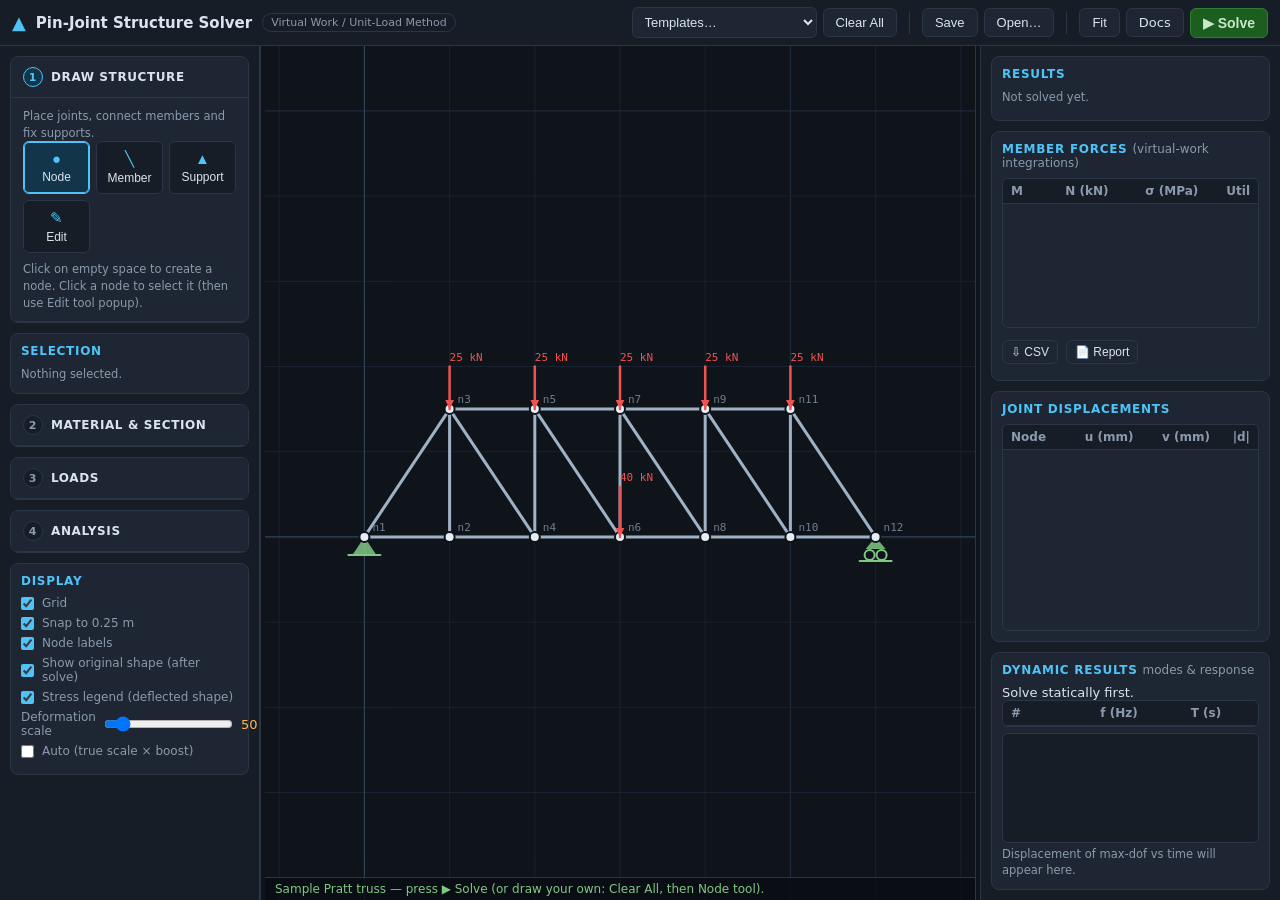
==== index.html @ b287c321 "StrutForge: interactive pin-jointed truss solver & design tool - Virtual-work (unit-load) solver wit" ====
<!DOCTYPE html>
<html lang="en">
<head>
<meta charset="UTF-8">
<meta name="viewport" content="width=device-width, initial-scale=1.0">
<title>Pin Joint Structure Solver</title>
<link rel="stylesheet" href="css/style.css">
</head>
<body>

<div id="app">
  <!-- ============ TOP BAR ============ -->
  <header id="topbar">
    <div class="brand">
      <span class="logo">&#9650;</span>
      <span>Pin-Joint Structure Solver</span>
      <span class="tag">Virtual Work / Unit-Load Method</span>
    </div>
    <div class="top-actions">
      <select id="sel-template" class="tbtn" title="Start from a template" style="padding:6px 8px">
        <option value="">Templates…</option>
        <option value="pratt">Pratt roof truss (6 panels)</option>
        <option value="warren">Warren truss (zig-zag)</option>
        <option value="howe">Howe truss</option>
        <option value="ktruss">K-truss (8 panels)</option>
        <option value="bracket">Cantilever bracket</option>
        <option value="tower">Tapered mast / jib</option>
      </select>
      <button id="btn-clear"   class="tbtn danger" title="Delete everything">Clear All</button>
      <span class="sep"></span>
      <button id="btn-save"    class="tbtn" title="Download structure as JSON">Save</button>
      <button id="btn-open"    class="tbtn" title="Open a saved structure">Open…</button>
      <input type="file" id="file-open" accept=".json,application/json" style="display:none">
      <span class="sep"></span>
      <button id="btn-zoomfit" class="tbtn" title="Fit structure to view">Fit</button>
      <a href="docs.html" class="tbtn" style="text-decoration:none" title="Methodology &amp; mathematical formulation">Docs</a>
      <button id="btn-solve"   class="tbtn solve" title="Solve the structure">&#9654; Solve</button>
    </div>
  </header>

  <div id="main">
    <!-- ============ SIDE PANEL ============ -->
    <aside id="panel">

      <section class="panel-block step open" data-step="1">
        <h3 class="acc-head"><span class="stepnum">1</span> Draw structure <span class="step-status"></span></h3>
        <div class="acc-body">
          <p class="hint">Place joints, connect members and fix supports.</p>
          <div class="toolgrid">
            <button id="tool-node"     class="tool active" data-tool="node"><span class="ticon">&#9679;</span>Node</button>
            <button id="tool-member"   class="tool" data-tool="member"><span class="ticon">&#9586;</span>Member</button>
            <button id="tool-support"  class="tool" data-tool="support"><span class="ticon">&#9650;</span>Support</button>
            <button id="tool-select"   class="tool" data-tool="select"><span class="ticon">&#9998;</span>Edit</button>
          </div>
          <p class="hint" id="tool-hint">Click on empty space to create a node. Click a node to select it (then use Edit tool popup).</p>
        </div>
      </section>

      <section class="panel-block" id="selection-block">
        <h3>Selection</h3>
        <div id="selection-info"><p class="hint">Nothing selected.</p></div>
        <div id="selection-edit" style="display:none">
          <div class="fieldrow"><label>X (m)</label><input id="sel-x" type="number" step="0.1"></div>
          <div class="fieldrow"><label>Y (m)</label><input id="sel-y" type="number" step="0.1"></div>
          <div class="fieldrow"><label>Load Px (kN)</label><input id="sel-px" type="number" step="1"></div>
          <div class="fieldrow"><label>Load Py (kN)</label><input id="sel-py" type="number" step="1"></div>
          <div class="fieldrow" title="Extra lumped mass for dynamic analysis"><label>Mass (kg)</label><input id="sel-mass" type="number" step="10" min="0"></div>
          <div class="fieldrow"><label>Support</label>
            <select id="sel-support">
              <option value="none">None</option>
              <option value="pin">Pin (x,y)</option>
              <option value="rollerx">Roller &#8992;&#8993; (y fixed)</option>
              <option value="rollery">Roller | (x fixed)</option>
            </select>
          </div>
          <button id="btn-del-node" class="tbtn danger small">Delete Node</button>
        </div>
        <div id="member-edit" style="display:none">
          <div class="fieldrow"><label>E (kN/cm²)</label><input id="sel-mE" type="number" step="100"></div>
          <div class="fieldrow"><label>A (cm²)</label><input id="sel-mA" type="number" step="1"></div>
          <div class="fieldrow"><label>Section</label><select id="sel-mSection"></select></div>
          <div class="fieldrow"><label>I (cm⁴)</label><input id="sel-mI" type="number" step="1" min="0" title="For buckling check; 0 = solid-square equivalent"></div>
          <div class="fieldrow"><label>ΔT (°C)</label><input id="sel-mdT" type="number" step="5"></div>
          <button id="btn-del-member" class="tbtn danger small">Delete Member</button>
        </div>
      </section>

      <section class="panel-block step" data-step="2">
        <h3 class="acc-head"><span class="stepnum">2</span> Material &amp; section <span class="step-status"></span></h3>
        <div class="acc-body">
          <div class="fieldrow"><label>Material preset</label>
            <select id="sel-material">
              <option value="custom">Custom…</option>
              <option value="steel">Steel S235 (E=21000)</option>
              <option value="steel355">Steel S355 (E=21000)</option>
              <option value="alu">Aluminium 6061 (E=6900)</option>
              <option value="timber">Timber GL24 (E=1150)</option>
            </select>
          </div>
          <div class="fieldrow"><label>New Member E (kN/cm²)</label><input id="inp-E" type="number" value="21000" step="100"></div>
          <div class="fieldrow"><label>New Member A (cm²)</label><input id="inp-A" type="number" value="20" step="1"></div>
          <div class="fieldrow"><label>Section (new members)</label>
            <select id="sel-section"></select>
          </div>
          <div class="fieldrow"><label>σ allow (MPa)</label><input id="inp-sallow" type="number" value="157" step="1"></div>
          <div class="chkrow"><input type="checkbox" id="chk-buckle" checked><label for="chk-buckle">Buckling check (Euler, pin-ended)</label></div>
          <div class="fieldrow"><label>Color members by</label>
            <select id="sel-colormode">
              <option value="force">Axial force / stress</option>
              <option value="util">Utilisation vs limit</option>
              <option value="none">Mono</option>
            </select>
          </div>
          <p class="hint">Utilisation = σ/σ_limit, σ_limit = min(σ_allow, buckling). Red &gt; 1 (fails).</p>
        </div>
      </section>

      <section class="panel-block step" data-step="3">
        <h3 class="acc-head"><span class="stepnum">3</span> Loads <span class="step-status"></span></h3>
        <div class="acc-body">
          <div class="toolgrid">
            <button id="tool-load" class="tool" data-tool="load"><span class="ticon">&#8595;</span>Point load</button>
          </div>
          <div class="chkrow"><input type="checkbox" id="chk-sw"><label for="chk-sw">Self weight</label></div>
          <div class="fieldrow"><label>Density ρ (kg/m³)</label><input id="inp-rho" type="number" value="7850" step="50"></div>
          <div class="chkrow"><input type="checkbox" id="chk-th"><label for="chk-th">Thermal (ΔT)</label></div>
          <div class="fieldrow"><label>α coefficient (µε/°C)</label><input id="inp-alpha" type="number" value="12" step="0.5"></div>
          <div class="fieldrow"><label>ΔT all (°C)</label><input id="inp-dTall" type="number" value="0" step="5"></div>
          <button id="btn-dTall" class="tbtn small">Apply ΔT to all members</button>
        </div>
      </section>

      <section class="panel-block step" data-step="4">
        <h3 class="acc-head"><span class="stepnum">4</span> Analysis <span class="step-status"></span></h3>
        <div class="acc-body">
          <div class="fieldrow"><label>Analysis type</label>
            <select id="sel-analysis">
              <option value="static">Static</option>
              <option value="modal">Dynamic — modal</option>
              <option value="time">Dynamic — time history</option>
            </select>
          </div>
          <div id="ana-static">
            <p class="hint">Solves K·u = P (virtual-work method).</p>
            <button id="btn-solve-left" class="tbtn solve small">&#9654; Run static analysis</button>
          </div>
          <div id="ana-modal" style="display:none">
            <p class="hint">Computes natural frequencies &amp; mode shapes (lumped mass).</p>
            <div class="fieldrow">
              <button id="btn-modes" class="tbtn solve small">&#9654; Run modal analysis</button>
              <button id="btn-anim-mode" class="tbtn small" disabled>&#9654; Animate</button>
            </div>
          </div>
          <div id="ana-time" style="display:none">
            <div class="fieldrow"><label>Load λ(t)</label>
              <select id="sel-history">
                <option value="step">Step (sudden)</option>
                <option value="pulse">Pulse (rectangular)</option>
                <option value="harmonic">Harmonic sin(2πf·t)</option>
                <option value="ramp">Ramp (linear)</option>
              </select>
            </div>
            <div class="fieldrow"><label>f / tp (Hz / s)</label><input id="inp-freq" type="number" value="5" step="0.5" min="0"></div>
            <div class="fieldrow"><label>Damping ζ (%)</label><input id="inp-zeta" type="number" value="2" step="0.5" min="0" max="99"></div>
            <div class="fieldrow"><label>T end (s)</label><input id="inp-tend" type="number" value="2" step="0.5" min="0.1"></div>
            <div class="fieldrow">
              <button id="btn-run-dyn" class="tbtn solve small" disabled>&#9654; Run time analysis</button>
              <button id="btn-play" class="tbtn small" disabled>&#9654; Play</button>
            </div>
          </div>
        </div>
      </section>

      <section class="panel-block">
        <h3>Display</h3>
        <div class="chkrow"><input type="checkbox" id="chk-grid" checked><label for="chk-grid">Grid</label></div>
        <div class="chkrow"><input type="checkbox" id="chk-snap" checked><label for="chk-snap">Snap to 0.25 m</label></div>
        <div class="chkrow"><input type="checkbox" id="chk-labels" checked><label for="chk-labels">Node labels</label></div>
        <div class="chkrow"><input type="checkbox" id="chk-orig" checked><label for="chk-orig">Show original shape (after solve)</label></div>
        <div class="chkrow"><input type="checkbox" id="chk-legend" checked><label for="chk-legend">Stress legend (deflected shape)</label></div>
        <div class="fieldrow"><label>Deformation scale</label>
          <input type="range" id="range-defscale" min="1" max="500" value="50">
          <span id="defscale-val">50×</span>
        </div>
        <div class="chkrow"><input type="checkbox" id="chk-auto"><label for="chk-auto">Auto (true scale × boost)</label></div>
      </section>

    </aside>
    <div class="col-resizer" id="rsz-left" title="Drag to resize"></div>

    <!-- ============ CANVAS AREA ============ -->
    <div id="canvas-wrap">
      <canvas id="canvas"></canvas>
      <div id="empty-hint">
        <b>Getting started</b>
        <ol>
          <li>Pick a <b>template</b> (top bar), or draw:
            <span class="kbd-hint">Node</span> tool → click to place joints;
            <span class="kbd-hint">Member</span> → click joint-to-joint.</li>
          <li>Click a joint with <span class="kbd-hint">Support</span> to pin it (cycle pin/rollers).</li>
          <li><span class="kbd-hint">Load</span>: click a joint, enter Px/Py in the panel.</li>
          <li>Press <b>▶ Solve</b> (or <span class="kbd-hint">S</span>).
            Colors show stress; green = deflected shape.</li>
          <li>Shortcuts: <span class="kbd-hint">1–5</span> tools, <span class="kbd-hint">Ctrl+Z</span> undo,
            <span class="kbd-hint">Ctrl+S</span> save, <span class="kbd-hint">F</span> fit.</li>
        </ol>
      </div>
      <div id="canvas-status">
        <span id="status-text">Ready — start drawing nodes.</span>
        <span id="coord-text"></span>
      </div>
    </div>
    <div class="col-resizer" id="rsz-right" title="Drag to resize"></div>

    <!-- ============ RESULTS PANEL ============ -->
    <aside id="results">
      <section class="panel-block">
        <h3>Results</h3>
        <div id="results-summary"><p class="hint">Not solved yet.</p></div>
      </section>
      <section class="panel-block grow">
        <h3>Member Forces <span class="sub">(virtual-work integrations)</span></h3>
        <div class="tablewrap">
          <table id="tbl-members">
            <thead><tr><th>M</th><th>N (kN)</th><th>σ (MPa)</th><th>Util</th></tr></thead>
            <tbody></tbody>
          </table>
        </div>
        <div class="fieldrow" style="margin-top:6px">
          <button id="btn-export" class="tbtn small" title="Export member results">&#8681; CSV</button>
      <button id="btn-report" class="tbtn small" title="Printable design report">&#128196; Report</button>
      <span id="design-status" class="hint"></span>
        </div>
      </section>
      <section class="panel-block grow">
        <h3>Joint Displacements</h3>
        <div class="tablewrap">
          <table id="tbl-disp">
            <thead><tr><th>Node</th><th>u (mm)</th><th>v (mm)</th><th>|d|</th></tr></thead>
            <tbody></tbody>
          </table>
        </div>
      </section>

      <section class="panel-block" id="dyn-block">
        <h3>Dynamic results <span class="sub">modes &amp; response</span></h3>
        <div id="dyn-summary"><p class="hint">Choose Analysis → Dynamic in the left panel.</p></div>
        <div class="tablewrap" style="max-height:150px">
          <table id="tbl-modes">
            <thead><tr><th>#</th><th>f (Hz)</th><th>T (s)</th><th></th></tr></thead>
            <tbody></tbody>
          </table>
        </div>
        <canvas id="canvas-dyn" width="260" height="110" style="width:100%;background:var(--bg2);border:1px solid var(--line);border-radius:6px;margin-top:6px"></canvas>
        <p class="hint" id="dyn-plot-cap">Displacement of max-dof vs time will appear here.</p>
      </section>
    </aside>
  </div>
</div>

<script src="js/structure.js"></script>
<script src="js/solver.js"></script>
<script src="js/dynamics.js"></script>
<script src="js/report.js"></script>
<script src="js/renderer.js"></script>
<script src="js/app.js"></script>
</body>
</html>
---- css/style.css ----
:root{
  --bg:#0f141b;
  --bg2:#161d27;
  --bg3:#1d2632;
  --line:#2a3646;
  --txt:#dbe4ee;
  --txt-dim:#8b9aad;
  --accent:#4fc3f7;
  --accent2:#ffb74d;
  --ok:#81c784;
  --danger:#e57373;
  --tension:#4fc3f7;
  --compression:#ffb74d;
}
*{box-sizing:border-box;margin:0;padding:0}
html,body{height:100%;}
body{
  font-family:"Segoe UI",system-ui,Arial,sans-serif;
  background:var(--bg);
  color:var(--txt);
  overflow:hidden;
  font-size:13px;
}
#app{display:flex;flex-direction:column;height:100vh;}

/* ---------- Top bar ---------- */
#topbar{
  display:flex;align-items:center;justify-content:space-between;
  background:var(--bg2);border-bottom:1px solid var(--line);
  padding:6px 12px;flex:0 0 46px;
}
.brand{display:flex;align-items:center;gap:10px;font-weight:600;font-size:15px;}
.brand .logo{color:var(--accent);font-size:18px;}
.brand .tag{font-size:11px;color:var(--txt-dim);font-weight:400;border:1px solid var(--line);border-radius:10px;padding:2px 8px;}
.top-actions{display:flex;align-items:center;gap:6px;}
.sep{width:1px;height:22px;background:var(--line);margin:0 6px;}

.tbtn{
  background:var(--bg3);color:var(--txt);border:1px solid var(--line);
  border-radius:6px;padding:6px 12px;cursor:pointer;font-size:13px;
  transition:background .12s,border-color .12s;
}
.tbtn:hover{background:#26303e;border-color:var(--accent);}
.tbtn.danger:hover{border-color:var(--danger);color:var(--danger);}
.tbtn.solve{background:#1b5e20;border-color:#2e7d32;font-weight:700;font-size:14px;color:#c8e6c9;}
.tbtn.solve:hover{background:#237a28;border-color:var(--ok);color:#fff;}
.tbtn.solve:disabled{background:#1a2b1e;border-color:#2c4630;color:#56735c;cursor:not-allowed;}
.tbtn.solve:disabled:hover{background:#1a2b1e;border-color:#2c4630;color:#56735c;}
.tbtn.small{padding:4px 8px;font-size:12px;margin-top:6px;}

/* ---------- Layout ---------- */
#main{display:flex;flex:1;min-height:0;}
#panel,#results{
  width:260px;flex:0 0 260px;background:var(--bg2);
  overflow-y:auto;padding:10px;
  display:flex;flex-direction:column;gap:10px;
}
#panel{border-right:1px solid var(--line);}
#results{border-left:1px solid var(--line);width:300px;flex-basis:300px;}
.col-resizer{
  flex:0 0 5px;cursor:col-resize;background:transparent;
  border-left:1px solid var(--line);transition:background .15s;
}
.col-resizer:hover,.col-resizer.drag{background:var(--accent);}
body.col-resizing{user-select:none;cursor:col-resize;}
body.col-resizing #canvas{pointer-events:none;}
#canvas-wrap{flex:1;position:relative;min-width:0;background:var(--bg);}
#canvas{position:absolute;inset:0;width:100%;height:100%;cursor:crosshair;}
#empty-hint{
  position:absolute;inset:0;display:none;pointer-events:none;
  align-items:center;justify-content:center;
}
#empty-hint.visible{display:flex;}
#empty-hint>div{
  max-width:440px;background:rgba(22,29,39,.92);border:1px solid var(--line);
  border-radius:10px;padding:20px 26px;font-size:13.5px;line-height:1.7;
  box-shadow:0 8px 30px rgba(0,0,0,.5);
}
#empty-hint b{color:var(--accent);}
#empty-hint ol{margin:8px 0 0 20px;}
#empty-hint li{margin:5px 0;}
.kbd-hint{background:var(--bg3);border:1px solid var(--line);border-radius:4px;padding:0 5px;font-size:12px;}
#canvas-status{
  position:absolute;left:0;right:0;bottom:0;
  display:flex;justify-content:space-between;gap:10px;
  background:rgba(10,14,19,.85);border-top:1px solid var(--line);
  padding:4px 10px;font-size:12px;color:var(--txt-dim);
  pointer-events:none;
}
#status-text.err{color:var(--danger);}
#status-text.ok{color:var(--ok);}
#dyn-summary .err2{color:var(--danger);}
#dyn-summary .ok2{color:var(--ok);}

/* ---------- Panel blocks ---------- */
.panel-block{background:var(--bg3);border:1px solid var(--line);border-radius:8px;padding:10px;}
.panel-block.grow{flex:1;min-height:120px;display:flex;flex-direction:column;}
.panel-block h3{font-size:12px;text-transform:uppercase;letter-spacing:.06em;color:var(--accent);margin-bottom:8px;}
.panel-block h3 .sub{color:var(--txt-dim);text-transform:none;letter-spacing:0;font-weight:400;}

/* ---------- guided step (accordion) ---------- */
.panel-block.step{padding:0;overflow:hidden;}
.panel-block.step .acc-head{
  display:flex;align-items:center;gap:8px;margin:0;padding:10px 12px;
  cursor:pointer;user-select:none;font-size:12px;letter-spacing:.05em;
  color:var(--txt);background:var(--bg3);border-bottom:1px solid var(--line);
}
.panel-block.step .acc-head:hover{background:#22303f;}
.stepnum{
  flex:0 0 auto;width:20px;height:20px;border-radius:50%;
  background:var(--bg2);border:1px solid var(--line);
  display:inline-flex;align-items:center;justify-content:center;
  font-size:11px;color:var(--txt-dim);
}
.panel-block.step.open .stepnum{background:#12354a;border-color:var(--accent);color:var(--accent);font-weight:700;}
.step-status{margin-left:auto;color:var(--ok);font-weight:700;font-size:12px;display:none;}
.panel-block.step.done .step-status{display:inline;}
.panel-block.step .acc-body{display:none;padding:10px 12px;border-bottom:1px solid var(--line);}
.panel-block.step.open .acc-body{display:block;}
.hint{font-size:11.5px;color:var(--txt-dim);line-height:1.45;}

.toolgrid{display:grid;grid-template-columns:repeat(3,1fr);gap:6px;margin-bottom:8px;}
.tool{
  background:var(--bg2);border:1px solid var(--line);border-radius:6px;
  color:var(--txt);padding:8px 4px;cursor:pointer;font-size:12px;
  display:flex;flex-direction:column;align-items:center;gap:3px;
}
.tool .ticon{font-size:15px;color:var(--accent);}
.tool:hover{border-color:var(--accent);}
.tool.active{background:#12354a;border-color:var(--accent);box-shadow:0 0 0 1px var(--accent) inset;}

.fieldrow{display:flex;align-items:center;gap:8px;margin-bottom:6px;}
.fieldrow label{flex:1;color:var(--txt-dim);font-size:12px;}
.fieldrow input[type=number],.fieldrow select{
  width:100px;background:var(--bg2);border:1px solid var(--line);color:var(--txt);
  border-radius:5px;padding:4px 6px;font-size:12px;
}
.fieldrow input[type=range]{flex:1;}
.fieldrow span{width:44px;text-align:right;color:var(--accent2);}
.chkrow{display:flex;align-items:center;gap:8px;margin-bottom:6px;font-size:12px;color:var(--txt-dim);}
.chkrow input{accent-color:var(--accent);}

/* ---------- Results ---------- */
.tablewrap{overflow-y:auto;flex:1;border:1px solid var(--line);border-radius:6px;}
table{width:100%;border-collapse:collapse;font-size:12px;}
th,td{padding:5px 8px;text-align:right;border-bottom:1px solid var(--line);white-space:nowrap;}
th:first-child,td:first-child{text-align:left;}
thead th{position:sticky;top:0;background:var(--bg2);color:var(--txt-dim);font-weight:600;}
td.T{color:var(--tension);}
td.C{color:var(--compression);}
td.Z{color:var(--txt-dim);}
td.Uok{color:var(--ok);}
td.Uwarn{color:var(--compression);}
td.Ufail{color:var(--danger);font-weight:700;}
tr:hover td{background:#202b39;}

#results-summary .big{font-size:16px;font-weight:700;}
#results-summary .ok{color:var(--ok);}
#results-summary .err{color:var(--danger);}
#results-summary p{margin-bottom:5px;line-height:1.4;}
#results-summary .mono{font-family:Consolas,monospace;font-size:12px;}

::-webkit-scrollbar{width:9px;height:9px;}
::-webkit-scrollbar-thumb{background:#2c3a4b;border-radius:6px;}
::-webkit-scrollbar-track{background:transparent;}
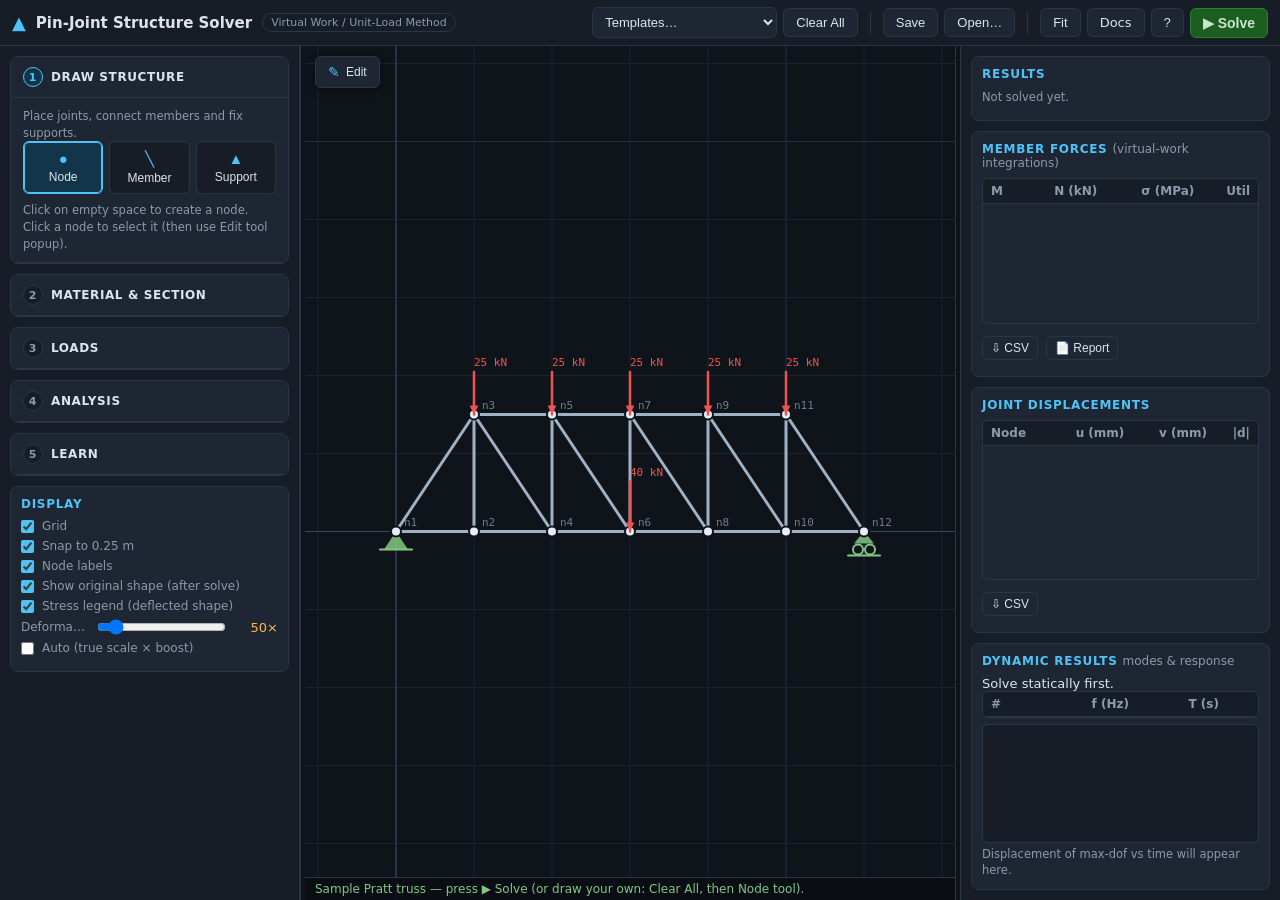
==== commit 47fccfc8: "Add educational tools, influence lines, and UX polish - New Learn tools (Step 5): method of joints (" ====
--- a/index.html
+++ b/index.html
@@ -34,6 +34,7 @@
       <span class="sep"></span>
       <button id="btn-zoomfit" class="tbtn" title="Fit structure to view">Fit</button>
       <a href="docs.html" class="tbtn" style="text-decoration:none" title="Methodology &amp; mathematical formulation">Docs</a>
+      <button id="btn-help"    class="tbtn" title="Help &amp; shortcuts">?</button>
       <button id="btn-solve"   class="tbtn solve" title="Solve the structure">&#9654; Solve</button>
     </div>
   </header>
@@ -50,38 +51,8 @@
             <button id="tool-node"     class="tool active" data-tool="node"><span class="ticon">&#9679;</span>Node</button>
             <button id="tool-member"   class="tool" data-tool="member"><span class="ticon">&#9586;</span>Member</button>
             <button id="tool-support"  class="tool" data-tool="support"><span class="ticon">&#9650;</span>Support</button>
-            <button id="tool-select"   class="tool" data-tool="select"><span class="ticon">&#9998;</span>Edit</button>
           </div>
           <p class="hint" id="tool-hint">Click on empty space to create a node. Click a node to select it (then use Edit tool popup).</p>
-        </div>
-      </section>
-
-      <section class="panel-block" id="selection-block">
-        <h3>Selection</h3>
-        <div id="selection-info"><p class="hint">Nothing selected.</p></div>
-        <div id="selection-edit" style="display:none">
-          <div class="fieldrow"><label>X (m)</label><input id="sel-x" type="number" step="0.1"></div>
-          <div class="fieldrow"><label>Y (m)</label><input id="sel-y" type="number" step="0.1"></div>
-          <div class="fieldrow"><label>Load Px (kN)</label><input id="sel-px" type="number" step="1"></div>
-          <div class="fieldrow"><label>Load Py (kN)</label><input id="sel-py" type="number" step="1"></div>
-          <div class="fieldrow" title="Extra lumped mass for dynamic analysis"><label>Mass (kg)</label><input id="sel-mass" type="number" step="10" min="0"></div>
-          <div class="fieldrow"><label>Support</label>
-            <select id="sel-support">
-              <option value="none">None</option>
-              <option value="pin">Pin (x,y)</option>
-              <option value="rollerx">Roller &#8992;&#8993; (y fixed)</option>
-              <option value="rollery">Roller | (x fixed)</option>
-            </select>
-          </div>
-          <button id="btn-del-node" class="tbtn danger small">Delete Node</button>
-        </div>
-        <div id="member-edit" style="display:none">
-          <div class="fieldrow"><label>E (kN/cm²)</label><input id="sel-mE" type="number" step="100"></div>
-          <div class="fieldrow"><label>A (cm²)</label><input id="sel-mA" type="number" step="1"></div>
-          <div class="fieldrow"><label>Section</label><select id="sel-mSection"></select></div>
-          <div class="fieldrow"><label>I (cm⁴)</label><input id="sel-mI" type="number" step="1" min="0" title="For buckling check; 0 = solid-square equivalent"></div>
-          <div class="fieldrow"><label>ΔT (°C)</label><input id="sel-mdT" type="number" step="5"></div>
-          <button id="btn-del-member" class="tbtn danger small">Delete Member</button>
         </div>
       </section>
 
@@ -99,10 +70,12 @@
           </div>
           <div class="fieldrow"><label>New Member E (kN/cm²)</label><input id="inp-E" type="number" value="21000" step="100"></div>
           <div class="fieldrow"><label>New Member A (cm²)</label><input id="inp-A" type="number" value="20" step="1"></div>
+          <div class="fieldrow"><label>Density ρ (kg/m³)</label><input id="inp-rho" type="number" value="7850" step="50" title="Material density — used for self weight and dynamic mass"></div>
           <div class="fieldrow"><label>Section (new members)</label>
             <select id="sel-section"></select>
           </div>
-          <div class="fieldrow"><label>σ allow (MPa)</label><input id="inp-sallow" type="number" value="157" step="1"></div>
+          <div class="fieldrow"><label>σ allow max (MPa)</label><input id="inp-sallow-max" type="number" value="157" step="1" title="Maximum allowable tensile stress"></div>
+          <div class="fieldrow"><label>σ allow min (MPa)</label><input id="inp-sallow-min" type="number" value="157" step="1" title="Maximum allowable compressive stress (magnitude)"></div>
           <div class="chkrow"><input type="checkbox" id="chk-buckle" checked><label for="chk-buckle">Buckling check (Euler, pin-ended)</label></div>
           <div class="fieldrow"><label>Color members by</label>
             <select id="sel-colormode">
@@ -111,7 +84,7 @@
               <option value="none">Mono</option>
             </select>
           </div>
-          <p class="hint">Utilisation = σ/σ_limit, σ_limit = min(σ_allow, buckling). Red &gt; 1 (fails).</p>
+          <p class="hint">Utilisation = σ/σ_limit. Tension limited by σ_allow max; compression by min(σ_allow min, buckling). Red &gt; 1 (fails).</p>
         </div>
       </section>
 
@@ -122,7 +95,6 @@
             <button id="tool-load" class="tool" data-tool="load"><span class="ticon">&#8595;</span>Point load</button>
           </div>
           <div class="chkrow"><input type="checkbox" id="chk-sw"><label for="chk-sw">Self weight</label></div>
-          <div class="fieldrow"><label>Density ρ (kg/m³)</label><input id="inp-rho" type="number" value="7850" step="50"></div>
           <div class="chkrow"><input type="checkbox" id="chk-th"><label for="chk-th">Thermal (ΔT)</label></div>
           <div class="fieldrow"><label>α coefficient (µε/°C)</label><input id="inp-alpha" type="number" value="12" step="0.5"></div>
           <div class="fieldrow"><label>ΔT all (°C)</label><input id="inp-dTall" type="number" value="0" step="5"></div>
@@ -171,6 +143,24 @@
         </div>
       </section>
 
+      <section class="panel-block step" data-step="5">
+        <h3 class="acc-head"><span class="stepnum">5</span> Learn <span class="step-status"></span></h3>
+        <div class="acc-body">
+          <p class="hint">Teaching tools that explain <em>how</em> the forces are found.</p>
+          <div class="chkrow"><input type="checkbox" id="chk-zero"><label for="chk-zero">Highlight zero-force members</label></div>
+          <div class="fieldrow">
+            <button id="btn-worked" class="tbtn small">&#128214; Method of joints (worked)</button>
+          </div>
+          <div class="fieldrow">
+            <button id="btn-sections" class="tbtn small">&#9998; Method of sections</button>
+          </div>
+          <div class="fieldrow">
+            <button id="btn-influence" class="tbtn small">&#8596; Influence lines</button>
+          </div>
+          <div id="learn-output" class="learn-output"><p class="hint">Solve the structure first, then pick a tool above.</p></div>
+        </div>
+      </section>
+
       <section class="panel-block">
         <h3>Display</h3>
         <div class="chkrow"><input type="checkbox" id="chk-grid" checked><label for="chk-grid">Grid</label></div>
@@ -191,6 +181,42 @@
     <!-- ============ CANVAS AREA ============ -->
     <div id="canvas-wrap">
       <canvas id="canvas"></canvas>
+
+      <!-- floating Edit tool + selection box (over the drawing area) -->
+      <div id="canvas-tools">
+        <button id="tool-select" class="tool" data-tool="select"><span class="ticon">&#9998;</span>Edit</button>
+      </div>
+      <div id="selection-box" style="display:none">
+        <div class="sel-head">
+          <div id="selection-info"><p class="hint">Nothing selected.</p></div>
+          <button id="btn-sel-close" class="tbtn small" title="Close">&#10005;</button>
+        </div>
+        <div id="selection-edit" style="display:none">
+          <div class="fieldrow"><label>X (m)</label><input id="sel-x" type="number" step="0.1"></div>
+          <div class="fieldrow"><label>Y (m)</label><input id="sel-y" type="number" step="0.1"></div>
+          <div class="fieldrow"><label>Load Px (kN)</label><input id="sel-px" type="number" step="1"></div>
+          <div class="fieldrow"><label>Load Py (kN)</label><input id="sel-py" type="number" step="1"></div>
+          <div class="fieldrow" title="Extra lumped mass for dynamic analysis"><label>Mass (kg)</label><input id="sel-mass" type="number" step="10" min="0"></div>
+          <div class="fieldrow"><label>Support</label>
+            <select id="sel-support">
+              <option value="none">None</option>
+              <option value="pin">Pin (x,y)</option>
+              <option value="rollerx">Roller &#8992;&#8993; (y fixed)</option>
+              <option value="rollery">Roller | (x fixed)</option>
+            </select>
+          </div>
+          <button id="btn-del-node" class="tbtn danger small">Delete Node</button>
+        </div>
+        <div id="member-edit" style="display:none">
+          <div class="fieldrow"><label>E (kN/cm²)</label><input id="sel-mE" type="number" step="100"></div>
+          <div class="fieldrow"><label>A (cm²)</label><input id="sel-mA" type="number" step="1"></div>
+          <div class="fieldrow"><label>Section</label><select id="sel-mSection"></select></div>
+          <div class="fieldrow"><label>I (cm⁴)</label><input id="sel-mI" type="number" step="1" min="0" title="For buckling check; 0 = solid-square equivalent"></div>
+          <div class="fieldrow"><label>ΔT (°C)</label><input id="sel-mdT" type="number" step="5"></div>
+          <button id="btn-del-member" class="tbtn danger small">Delete Member</button>
+        </div>
+      </div>
+
       <div id="empty-hint">
         <b>Getting started</b>
         <ol>
@@ -240,6 +266,9 @@
             <tbody></tbody>
           </table>
         </div>
+        <div class="fieldrow" style="margin-top:6px">
+          <button id="btn-export-disp" class="tbtn small" title="Export joint displacements &amp; reactions">&#8681; CSV</button>
+        </div>
       </section>
 
       <section class="panel-block" id="dyn-block">
@@ -254,13 +283,69 @@
         <canvas id="canvas-dyn" width="260" height="110" style="width:100%;background:var(--bg2);border:1px solid var(--line);border-radius:6px;margin-top:6px"></canvas>
         <p class="hint" id="dyn-plot-cap">Displacement of max-dof vs time will appear here.</p>
       </section>
+
+      <section class="panel-block" id="infl-block" style="display:none">
+        <h3>Influence line <span class="sub">moving unit load</span></h3>
+        <div class="fieldrow"><label>Response</label>
+          <select id="sel-infl">
+            <option value="">— choose —</option>
+          </select>
+        </div>
+        <div class="fieldrow"><label>Load direction</label>
+          <select id="sel-infl-axis">
+            <option value="y">Vertical (↓)</option>
+            <option value="x">Horizontal (→)</option>
+          </select>
+        </div>
+        <canvas id="canvas-infl" width="300" height="130" style="width:100%;background:var(--bg2);border:1px solid var(--line);border-radius:6px;margin-top:6px"></canvas>
+        <p class="hint" id="infl-cap">A unit load moves along the joints; the plot shows the response at each position.</p>
+      </section>
     </aside>
   </div>
 </div>
 
+<!-- ============ HELP MODAL ============ -->
+<div id="help-modal" class="modal" style="display:none">
+  <div class="modal-box">
+    <div class="modal-head">
+      <h3>Help &amp; shortcuts</h3>
+      <button id="btn-help-close" class="tbtn small">&#10005;</button>
+    </div>
+    <div class="modal-body">
+      <h4>Workflow</h4>
+      <ol>
+        <li><b>Draw</b> — pick a template (top bar) or use the <b>Node</b> tool to place joints, <b>Member</b> to connect them.</li>
+        <li><b>Support</b> — click a joint to cycle pin / rollers. You need at least 3 reaction components.</li>
+        <li><b>Load</b> — click a joint and enter Px / Py in the panel.</li>
+        <li><b>Material &amp; section</b> — set E, A, density and σ_allow for new members (Step 2). To change a single member, select it with the <b>Edit</b> tool and edit its properties in the floating box.</li>
+        <li><b>Solve</b> — press <b>▶ Solve</b> (or <span class="kbd-hint">S</span>).</li>
+        <li><b>Learn</b> — use the Step 5 tools to see the method of joints, sections, and influence lines.</li>
+      </ol>
+      <h4>Keyboard shortcuts</h4>
+      <table class="help-keys">
+        <tr><td><span class="kbd-hint">1–5</span></td><td>Switch tools (node, member, support, load, edit)</td></tr>
+        <tr><td><span class="kbd-hint">S</span></td><td>Solve</td></tr>
+        <tr><td><span class="kbd-hint">F</span></td><td>Fit structure to view</td></tr>
+        <tr><td><span class="kbd-hint">Ctrl+Z</span></td><td>Undo</td></tr>
+        <tr><td><span class="kbd-hint">Ctrl+S</span></td><td>Save structure (JSON)</td></tr>
+        <tr><td><span class="kbd-hint">Del</span></td><td>Delete selected node / member</td></tr>
+        <tr><td><span class="kbd-hint">Esc</span></td><td>Cancel in-progress member / clear selection</td></tr>
+        <tr><td><span class="kbd-hint">Shift-drag</span> / <span class="kbd-hint">middle-drag</span></td><td>Pan</td></tr>
+        <tr><td><span class="kbd-hint">Wheel</span></td><td>Zoom</td></tr>
+      </table>
+      <h4>Units</h4>
+      <p class="hint">Geometry in <b>m</b>, loads in <b>kN</b>, E in <b>kN/cm²</b>, A in <b>cm²</b>, displacements in <b>mm</b>, stress in <b>MPa</b>.</p>
+      <h4>Stability</h4>
+      <p class="hint">A stable planar truss needs <b>m + r ≥ 2j</b> and at least 3 non-concurrent reaction components. The status bar shows the counts.</p>
+    </div>
+  </div>
+</div>
+
 <script src="js/structure.js"></script>
 <script src="js/solver.js"></script>
 <script src="js/dynamics.js"></script>
+<script src="js/worked.js"></script>
+<script src="js/influence.js"></script>
 <script src="js/report.js"></script>
 <script src="js/renderer.js"></script>
 <script src="js/app.js"></script>
--- a/css/style.css
+++ b/css/style.css
@@ -15,7 +15,7 @@
 *{box-sizing:border-box;margin:0;padding:0}
 html,body{height:100%;}
 body{
-  font-family:"Segoe UI",system-ui,Arial,sans-serif;
+  font-family:system-ui,-apple-system,"Segoe UI",Roboto,"Helvetica Neue",Arial,sans-serif;
   background:var(--bg);
   color:var(--txt);
   overflow:hidden;
@@ -51,12 +51,12 @@
 /* ---------- Layout ---------- */
 #main{display:flex;flex:1;min-height:0;}
 #panel,#results{
-  width:260px;flex:0 0 260px;background:var(--bg2);
+  width:300px;flex:0 0 300px;background:var(--bg2);
   overflow-y:auto;padding:10px;
   display:flex;flex-direction:column;gap:10px;
 }
 #panel{border-right:1px solid var(--line);}
-#results{border-left:1px solid var(--line);width:300px;flex-basis:300px;}
+#results{border-left:1px solid var(--line);width:320px;flex-basis:320px;}
 .col-resizer{
   flex:0 0 5px;cursor:col-resize;background:transparent;
   border-left:1px solid var(--line);transition:background .15s;
@@ -66,6 +66,32 @@
 body.col-resizing #canvas{pointer-events:none;}
 #canvas-wrap{flex:1;position:relative;min-width:0;background:var(--bg);}
 #canvas{position:absolute;inset:0;width:100%;height:100%;cursor:crosshair;}
+
+/* floating Edit tool button (top-left of drawing area) */
+#canvas-tools{
+  position:absolute;top:10px;left:10px;z-index:5;
+  display:flex;gap:6px;
+}
+#canvas-tools .tool{
+  width:auto;min-width:64px;padding:7px 12px;flex-direction:row;gap:6px;
+  background:var(--bg3);border:1px solid var(--line);border-radius:6px;
+  box-shadow:0 2px 8px rgba(0,0,0,.4);
+}
+#canvas-tools .tool .ticon{font-size:14px;}
+#canvas-tools .tool.active{background:#12354a;border-color:var(--accent);}
+
+/* floating selection / edit box (top-right of drawing area) */
+#selection-box{
+  position:absolute;top:10px;right:10px;z-index:5;
+  width:250px;max-height:calc(100% - 60px);overflow-y:auto;
+  background:var(--bg3);border:1px solid var(--line);border-radius:8px;
+  padding:10px;box-shadow:0 4px 16px rgba(0,0,0,.5);
+}
+#selection-box .sel-head{display:flex;align-items:center;justify-content:space-between;gap:8px;margin-bottom:8px;}
+#selection-box .sel-head #selection-info{flex:1;min-width:0;}
+#selection-box .sel-head #selection-info p{font-size:12px;line-height:1.4;word-wrap:break-word;overflow-wrap:break-word;}
+#selection-box .fieldrow label{font-size:11.5px;}
+#selection-box .fieldrow input[type=number],#selection-box .fieldrow select{width:100px;}
 #empty-hint{
   position:absolute;inset:0;display:none;pointer-events:none;
   align-items:center;justify-content:center;
@@ -115,7 +141,7 @@
 .panel-block.step.open .stepnum{background:#12354a;border-color:var(--accent);color:var(--accent);font-weight:700;}
 .step-status{margin-left:auto;color:var(--ok);font-weight:700;font-size:12px;display:none;}
 .panel-block.step.done .step-status{display:inline;}
-.panel-block.step .acc-body{display:none;padding:10px 12px;border-bottom:1px solid var(--line);}
+.panel-block.step .acc-body{display:none;padding:10px 12px;border-bottom:1px solid var(--line);max-height:calc(100vh - 220px);overflow-y:auto;}
 .panel-block.step.open .acc-body{display:block;}
 .hint{font-size:11.5px;color:var(--txt-dim);line-height:1.45;}
 
@@ -130,11 +156,12 @@
 .tool.active{background:#12354a;border-color:var(--accent);box-shadow:0 0 0 1px var(--accent) inset;}
 
 .fieldrow{display:flex;align-items:center;gap:8px;margin-bottom:6px;}
-.fieldrow label{flex:1;color:var(--txt-dim);font-size:12px;}
+.fieldrow label{flex:1;color:var(--txt-dim);font-size:12px;min-width:0;white-space:nowrap;overflow:hidden;text-overflow:ellipsis;}
 .fieldrow input[type=number],.fieldrow select{
-  width:100px;background:var(--bg2);border:1px solid var(--line);color:var(--txt);
+  width:110px;flex:0 0 auto;background:var(--bg2);border:1px solid var(--line);color:var(--txt);
   border-radius:5px;padding:4px 6px;font-size:12px;
 }
+.fieldrow select{width:150px;max-width:100%;}
 .fieldrow input[type=range]{flex:1;}
 .fieldrow span{width:44px;text-align:right;color:var(--accent2);}
 .chkrow{display:flex;align-items:center;gap:8px;margin-bottom:6px;font-size:12px;color:var(--txt-dim);}
@@ -154,12 +181,61 @@
 td.Ufail{color:var(--danger);font-weight:700;}
 tr:hover td{background:#202b39;}
 
-#results-summary .big{font-size:16px;font-weight:700;}
+#selection-info p{font-size:12px;line-height:1.5;word-wrap:break-word;overflow-wrap:break-word;}
 #results-summary .ok{color:var(--ok);}
 #results-summary .err{color:var(--danger);}
 #results-summary p{margin-bottom:5px;line-height:1.4;}
-#results-summary .mono{font-family:Consolas,monospace;font-size:12px;}
+#results-summary .mono{font-family:ui-monospace,SFMono-Regular,Consolas,"Liberation Mono",Menlo,monospace;font-size:12px;}
 
 ::-webkit-scrollbar{width:9px;height:9px;}
 ::-webkit-scrollbar-thumb{background:#2c3a4b;border-radius:6px;}
 ::-webkit-scrollbar-track{background:transparent;}
+
+/* ---------- Learn (worked solution) ---------- */
+.learn-output{margin-top:8px;border-top:1px solid var(--line);padding-top:8px;max-height:260px;overflow-y:auto;}
+.learn-output .step-item{
+  background:var(--bg2);border:1px solid var(--line);border-radius:6px;
+  padding:7px 9px;margin-bottom:6px;font-size:12px;line-height:1.5;
+}
+.learn-output .step-item b{color:var(--accent);}
+.learn-output .step-item .eq{font-family:ui-monospace,SFMono-Regular,Consolas,"Liberation Mono",Menlo,monospace;color:var(--txt);}
+.learn-output .step-item .T{color:var(--tension);}
+.learn-output .step-item .C{color:var(--compression);}
+.learn-output .step-item .Z{color:var(--txt-dim);}
+.learn-output .note-ok{color:var(--ok);}
+.learn-output .note-err{color:var(--danger);}
+.learn-output .note-dim{color:var(--txt-dim);}
+
+/* ---------- Help modal ---------- */
+.modal{position:fixed;inset:0;background:rgba(8,11,16,.7);z-index:50;display:flex;align-items:center;justify-content:center;}
+.modal-box{
+  background:var(--bg3);border:1px solid var(--line);border-radius:10px;
+  width:min(560px,92vw);max-height:86vh;display:flex;flex-direction:column;
+  box-shadow:0 12px 40px rgba(0,0,0,.6);
+}
+.modal-head{display:flex;align-items:center;justify-content:space-between;padding:12px 16px;border-bottom:1px solid var(--line);}
+.modal-head h3{color:var(--accent);font-size:15px;margin:0;}
+.modal-body{padding:14px 18px;overflow-y:auto;font-size:13px;line-height:1.6;}
+.modal-body h4{color:var(--accent2);margin:14px 0 6px;font-size:13px;}
+.modal-body ol{margin:4px 0 4px 20px;}
+.modal-body li{margin:3px 0;}
+table.help-keys{width:100%;border-collapse:collapse;margin:6px 0;}
+table.help-keys td{border-bottom:1px solid var(--line);padding:4px 6px;text-align:left;white-space:normal;}
+table.help-keys td:first-child{width:150px;}
+
+/* ---------- Responsive / small screens ---------- */
+@media (max-width: 900px){
+  #main{flex-direction:column;overflow-y:auto;}
+  #panel,#results{width:100%;flex:0 0 auto;max-height:40vh;border:none;border-bottom:1px solid var(--line);}
+  #results{border-top:1px solid var(--line);border-bottom:none;}
+  .col-resizer{display:none;}
+  #canvas-wrap{flex:1 1 50vh;min-height:300px;}
+  #topbar{flex-wrap:wrap;height:auto;padding:6px;}
+  .top-actions{flex-wrap:wrap;}
+}
+@media (max-width: 560px){
+  .toolgrid{grid-template-columns:repeat(2,1fr);}
+  .fieldrow{flex-wrap:wrap;}
+  .fieldrow label{flex:1 1 100%;}
+  .fieldrow input[type=number],.fieldrow select{flex:1 1 auto;width:100%;}
+}
